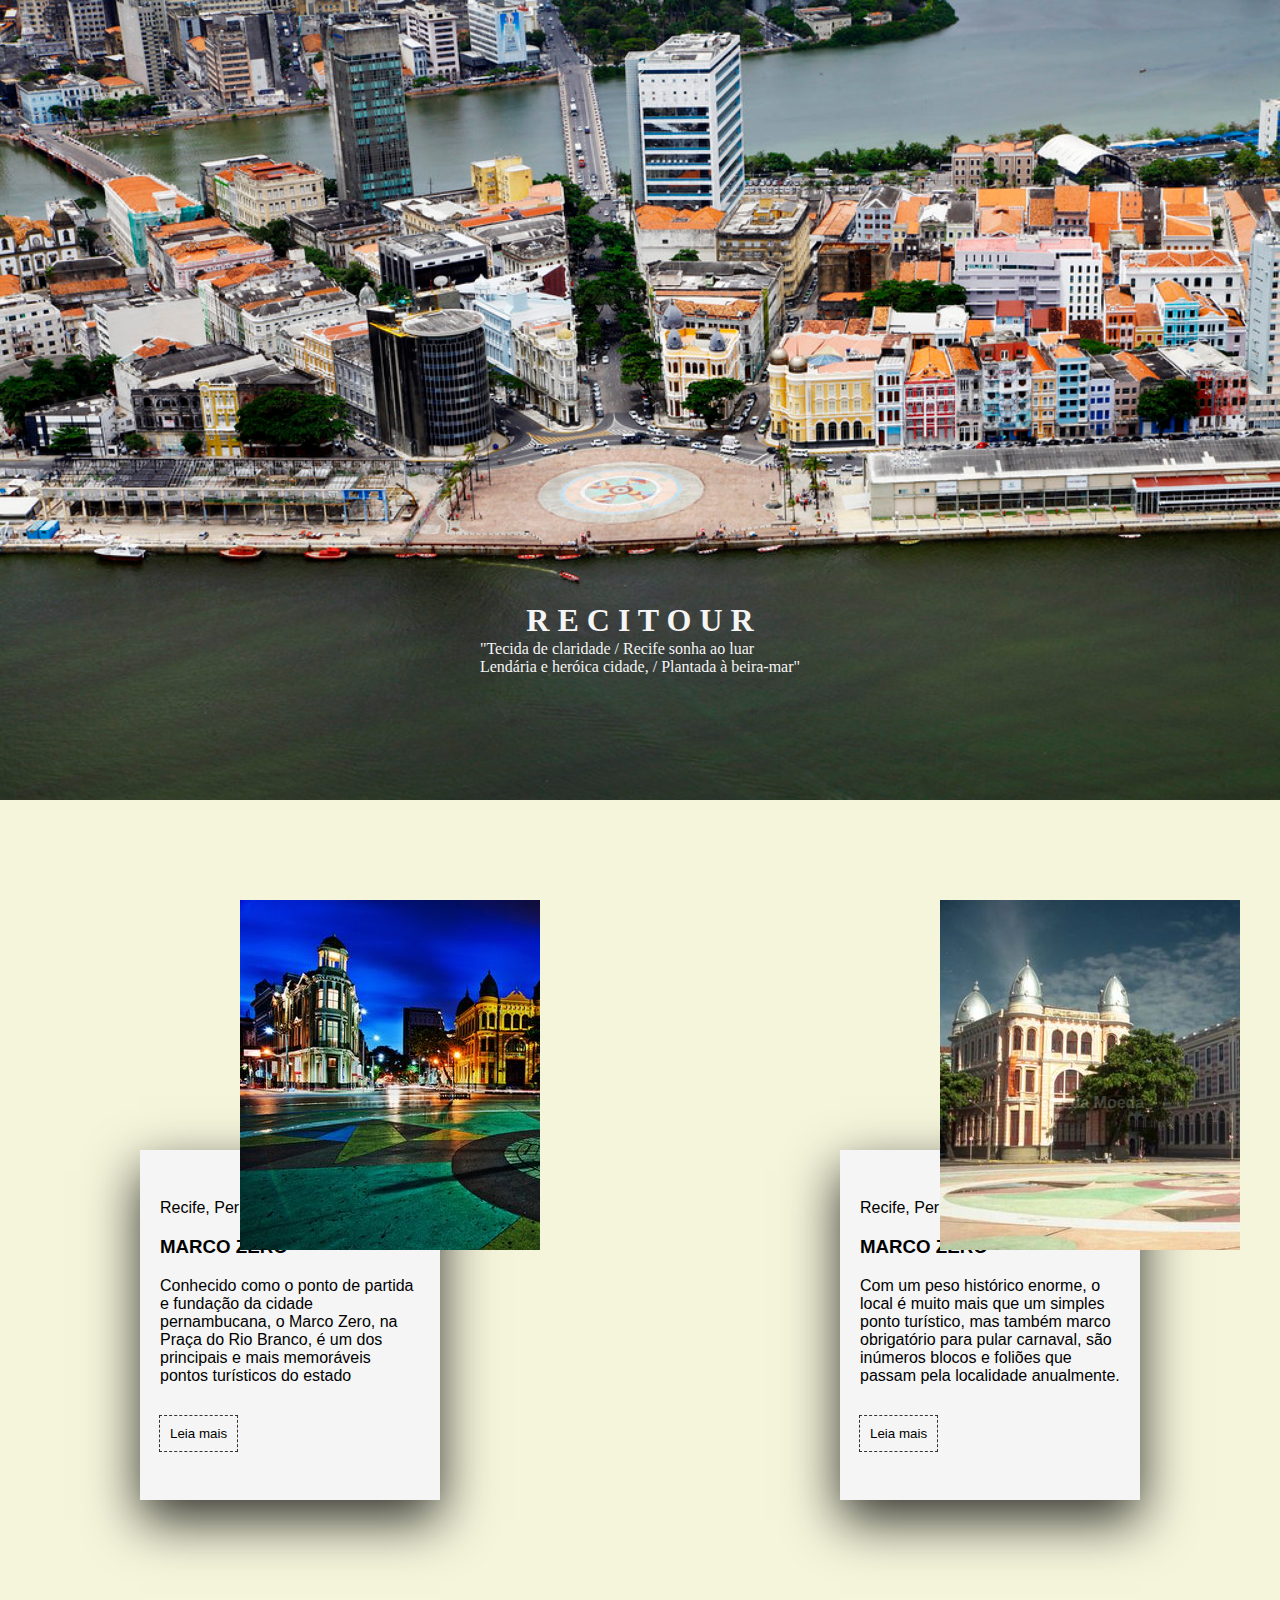
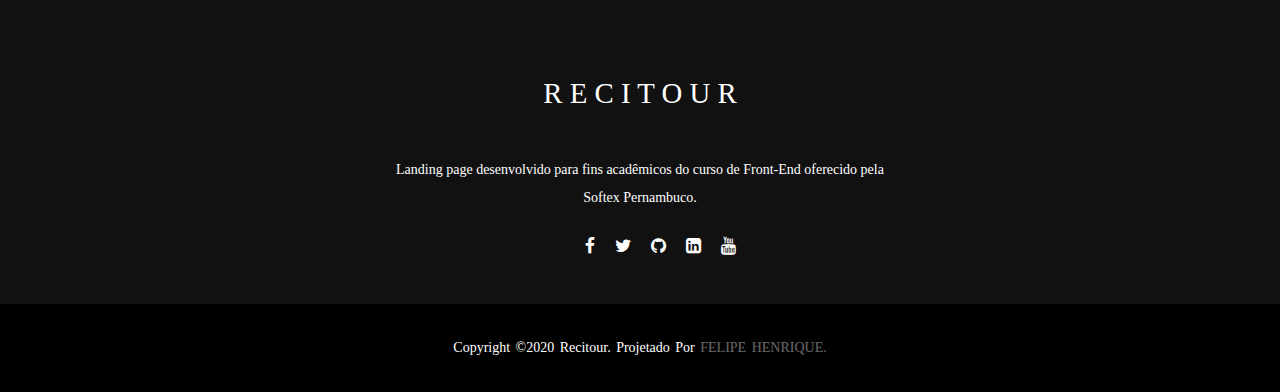
==== M2E2/RECITOUR-MARCO-ZERO/index.html @ 153bae77 "Add files via upload" ====
<!DOCTYPE html>
<html lang="en">
    <head>
        <title>RECITOUR</title>
        <meta charset="UTF-8">
        <meta name="viewport" content="width=device-width, initial-scale=1">
        <link href="assets/css/style.css" rel="stylesheet">
        <link rel="stylesheet" href="https://cdnjs.cloudflare.com/ajax/libs/font-awesome/4.7.0/css/font-awesome.min.css"/>
    </head>

    <body>
        <header aria-label="Cabeçalho da página.">
            <div class="header-content">
                <h1 class="header-h1">R E C I T O U R</h1>
                <p class="header-p">
                    "Tecida de claridade / Recife sonha ao luar <br>
                    Lendária e heróica cidade, / Plantada à beira-mar" </p>
            </div>
        </header>
 
        <section class="card-section">
            <div class="container">
                <div class="card">
                    <div class="face face1a">
                        <div class="content">
                            <i class="fab fa-windows"></i>
                            <h3>Marco Zero</h3>
                        </div>
                    </div>
                    <div class="face face2">
                        <div class="content">
                            <span>Recife, Pernambuco.</span>
                            <h3>MARCO ZERO</h3>
                            <p>Conhecido como o ponto de partida e fundação da cidade pernambucana, o Marco Zero, na Praça do Rio Branco, é um dos principais e mais memoráveis pontos turísticos do estado</p>
                            <a href="#" type="button">Leia mais</a>
                        </div>
                    </div>
                </div>
    
                <div class="card">
                    <div class="face face1b">
                        <div class="content">
                            <i class="fab fa-android"></i>
                            <h3>Rua da Moeda</h3>
                        </div>
                    </div>
                    <div class="face face2">
                        <div class="content">
                            <span>Recife, Pernambuco.</span>
                            <h3>MARCO ZERO</h3>
                            <p>Com um peso histórico enorme, o local é muito mais que um simples ponto turístico, mas também marco obrigatório para pular carnaval, são inúmeros blocos e foliões que passam pela localidade anualmente.</p>
                            <a href="#" type="button">Leia mais</a>
                        </div>
                    </div>
                </div>
    
            </div>
        </section>

        <footer>
            <div class="footer-content">
                <h3>R E C I T O U R</h3>
                <p>Landing page desenvolvido para fins acadêmicos do curso de Front-End oferecido pela Softex Pernambuco.</p>
                <ul class="socials">
                    <li><a href="#"><i class="fa fa-facebook"></i></a></li>
                    <li><a href="#"><i class="fa fa-twitter"></i></a></li>
                    <li><a href="#"><i class="fa fa-github"></i></a></li>
                    <li><a href="#"><i class="fa fa-linkedin-square"></i></a></li>
                    <li><a href="#"><i class="fa fa-youtube"></i></a></li>
                </ul>
                <div class="footer-bottom">
                    <p>copyright &copy;2020 recitour. projetado por <span>felipe henrique.</span></p>
                </div>
            </div>
            </footer>

    </body>
</html>
---- M2E2/RECITOUR-MARCO-ZERO/assets/css/style.css ----
body {
    margin: 0;
    padding: 0;
    min-height: 100vh;
    background: beige;
    box-sizing: border-box;
}

/* HEADER */

.header-content {
    content: "";
    position: relative;
    background-image: url(../image/recant-header.jpg);
    width: 100%;
    height: 40%;
    background-repeat: no-repeat;
    background-size: cover;
    min-height: 800px;
    display: flex;
    flex-direction: column;
    align-items: center;
}

.header-h1 {
    justify-content: center;
    align-items: center;
    color: whitesmoke;
    position: absolute;
    margin-top: 47%;
}

.header-p {
    justify-content: center;
    align-items: center;
    color: whitesmoke;
    margin-top: 50%;
}


/* CARDS */
.card-section {
    display: flex;
    justify-content: center;
    align-items: center;
    font-family: arial;
    margin-top: 100px;
}

.container{
    width: 1000px;
    position: relative;
    display: flex;
    justify-content: space-between;
    flex-wrap: wrap;
}

.container .card {
    position: relative;
}

.container .card .face {
    width: 300px;
    height: 350px;
    transition: 4s;
}

.container .card .face.face1a{
    position: relative;
    background: #333;
    background-image: url("../image/marco-dois.jpg");
    display: flex;
    justify-content: center;
    align-content: center;
    align-items: center;
    z-index: 1;
    transform: translateX(100px);
}

.container .card:hover .face.face1a {
    transform: translateY(0);
    box-shadow:
        inset 0 0 60px whitesmoke,
        inset 20px 0 80px #f0f,
        inset -20px 0 80px #0ff,
        inset 20px 0 300px #f0f,
        inset -20px 0 300px #0ff,
        0 0 50px #fff,
        -10px 0 80px #f0f,
        10px 0 80px #0ff;
}

.container .card .face.face1a .content {
    opacity: .2;
    transition: 0.5s;
    text-align: center;
}

.container .card:hover .face.face1a .content{
    opacity: 1;
}

.container .card .face.face1a .content i{
    font-size: 3em;
    color: white;
    display: inline-block;
}

.container .card .face.face1a .content h3 {
    font-size: 1em;
    color: white;
    text-align: center;
}

.container .card .face.face1a .content a{
    transition: .5s;
}

.container .card .face.face1b{
    position: relative;
    background: #333;
    background-image: url("../image/marco-tres.jpg");
    display: flex;
    justify-content: center;
    align-content: center;
    align-items: center;
    z-index: 1;
    transform: translateX(100px);
}

.container .card:hover .face.face1b {
    transform: translateY(0);
    box-shadow:
        inset 0 0 60px whitesmoke,
        inset 20px 0 80px #f0f,
        inset -20px 0 80px #0ff,
        inset 20px 0 300px #f0f,
        inset -20px 0 300px #0ff,
        0 0 50px #fff,
        -10px 0 80px #f0f,
        10px 0 80px #0ff;
}

.container .card .face.face1b .content {
    opacity: .2;
    transition: 0.5s;
    text-align: center;
}

.container .card:hover .face.face1b .content{
    opacity: 1;
}

.container .card .face.face1b .content i{
    font-size: 3em;
    color: white;
    display: inline-block;
}

.container .card .face.face1b .content h3 {
    font-size: 1em;
    color: white;
    text-align: center;
}

.container .card .face.face1b .content a{
    transition: .5s;
}

.container .card .face.face2 {
    position: relative;
    background: whitesmoke;
    display: flex;
    align-items: center;
    justify-content: center;
    padding: 20px;
    box-sizing: border-box;
    box-shadow: 0 20px 50px rgba(0,0,0,.8);
    transform: translateY(-100px);
}

.container .card:hover .face.face2{
    transform: translateY(0);
}

.container .card.face.face2 .content p, a{
    font-size: 10pt;
    margin: 0;
    padding: 0;
    color: #333;
}

.container .card .face.face2 .content a{
    text-decoration: none;
    color: black;
    box-sizing: border-box;
    outline: 1px dashed #333;
    padding: 10px;
    margin: 15px 0 0;
    display: inline-block;
}

.container .card .face.face2 .content a:hover {
    background: #333;
    color: whitesmoke;
    box-shadow: inset 0px 0px 10px
    rgba(0,0,0,0.5);
}

/* FOOTER */

footer {
    background: #111;
    height: auto;
    width: 100vw;
    font-family: "Open Sans";
    padding-top: 40px;
    color: #fff;
}

.footer-content {
    display: flex;
    align-items: center;
    justify-content: center;
    flex-direction: column;
    text-align: center;
}

.footer-content h3 {
    font-size: 1.8rem;
    font-weight: 400;
    text-transform: capitalize;
    line-height: 3rem;
}

.footer-content p {
    max-width: 500px;
    margin: 10px auto;
    line-height: 28px;
    font-size: 14px;
}
.socials{
    list-style: none;
    display: flex;
    align-items: center;
    justify-content: center;
    margin: 1rem 0 3rem 0;
}

.socials li{
    margin: 0 10px;
}
.socials a{
    text-decoration: none;
    color: #fff;
}

.socials a i{
    font-size: 1.1rem;
    transition: color .4s ease;
}

.socials a:hover i{
    color: aqua;
}

.footer-bottom{
    background: #000;
    width: 100vw;
    padding: 20px 0;
    text-align: center;
}

.footer-bottom p{
    font-size: 14px;
    word-spacing: 2px;
    text-transform: capitalize;
}

.footer-bottom span{
    text-transform: uppercase;
    opacity: .4;
    font-weight: 200;
}
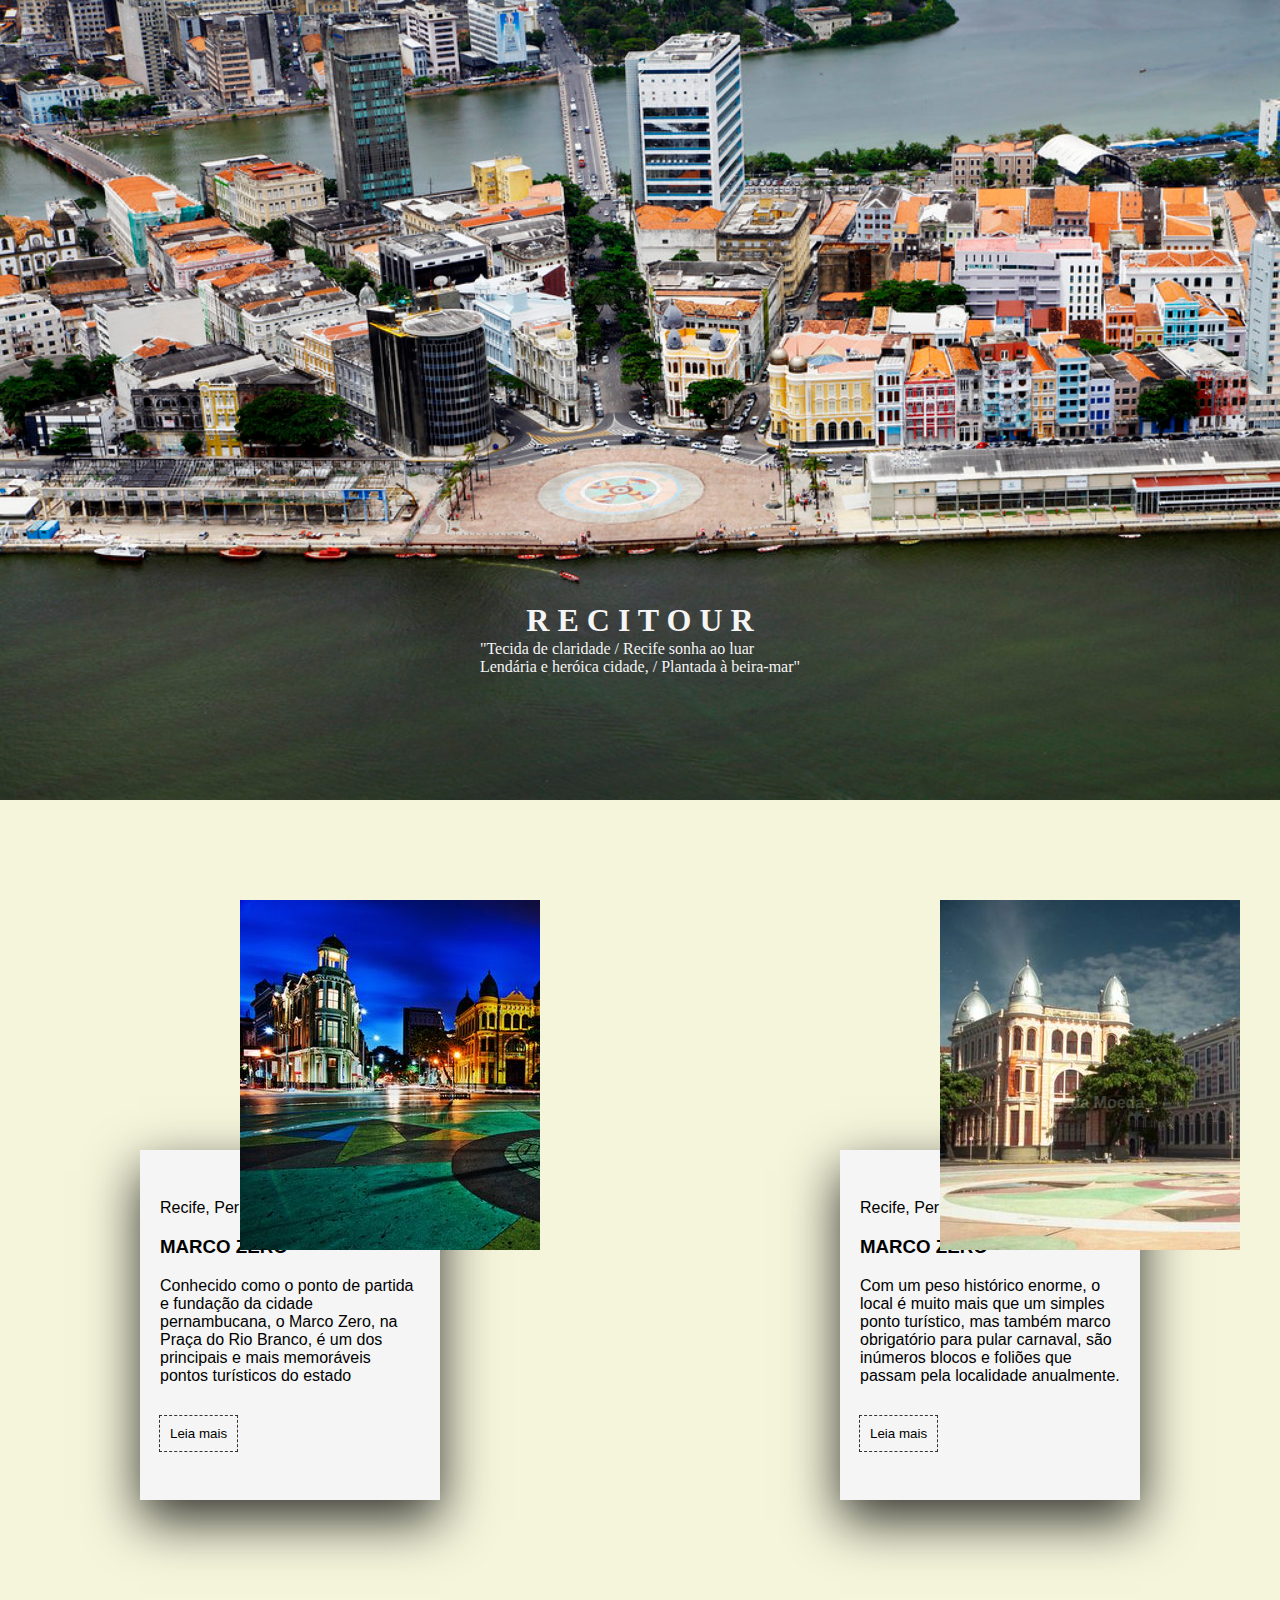
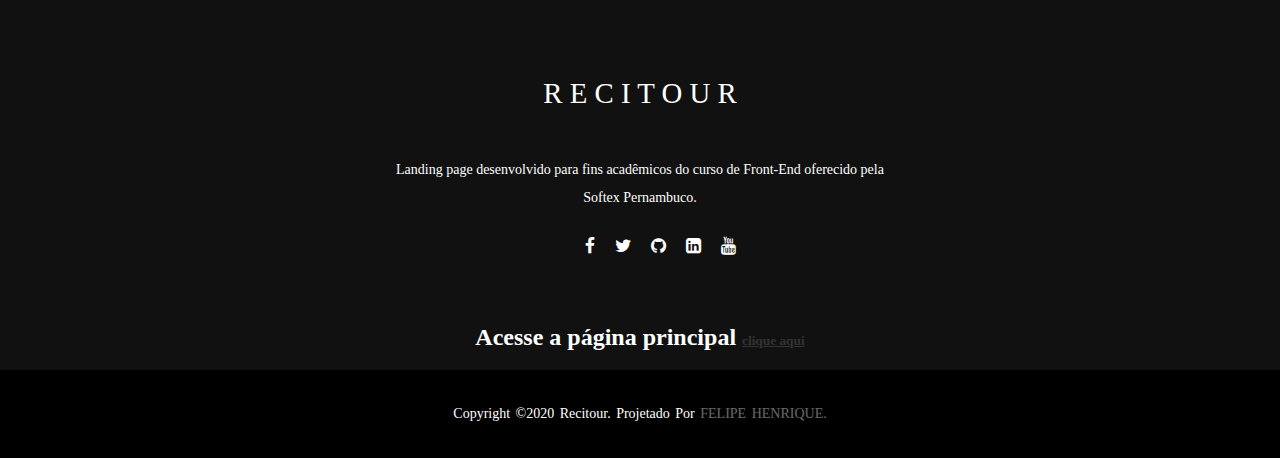
==== commit 8719ef80: "Add files via upload" ====
--- a/M2E2/RECITOUR-MARCO-ZERO/index.html
+++ b/M2E2/RECITOUR-MARCO-ZERO/index.html
@@ -55,6 +55,8 @@
                 </div>
     
             </div>
+
+
         </section>
 
         <footer>
@@ -68,6 +70,9 @@
                     <li><a href="#"><i class="fa fa-linkedin-square"></i></a></li>
                     <li><a href="#"><i class="fa fa-youtube"></i></a></li>
                 </ul>
+                
+
+            <h2>Acesse a página principal <a href="file:///C:/Users/arthu/Documents/M2E2/RECITOUR-MARCO-ZERO/index-recitour.html">clique aqui</a></h2>
                 <div class="footer-bottom">
                     <p>copyright &copy;2020 recitour. projetado por <span>felipe henrique.</span></p>
                 </div>
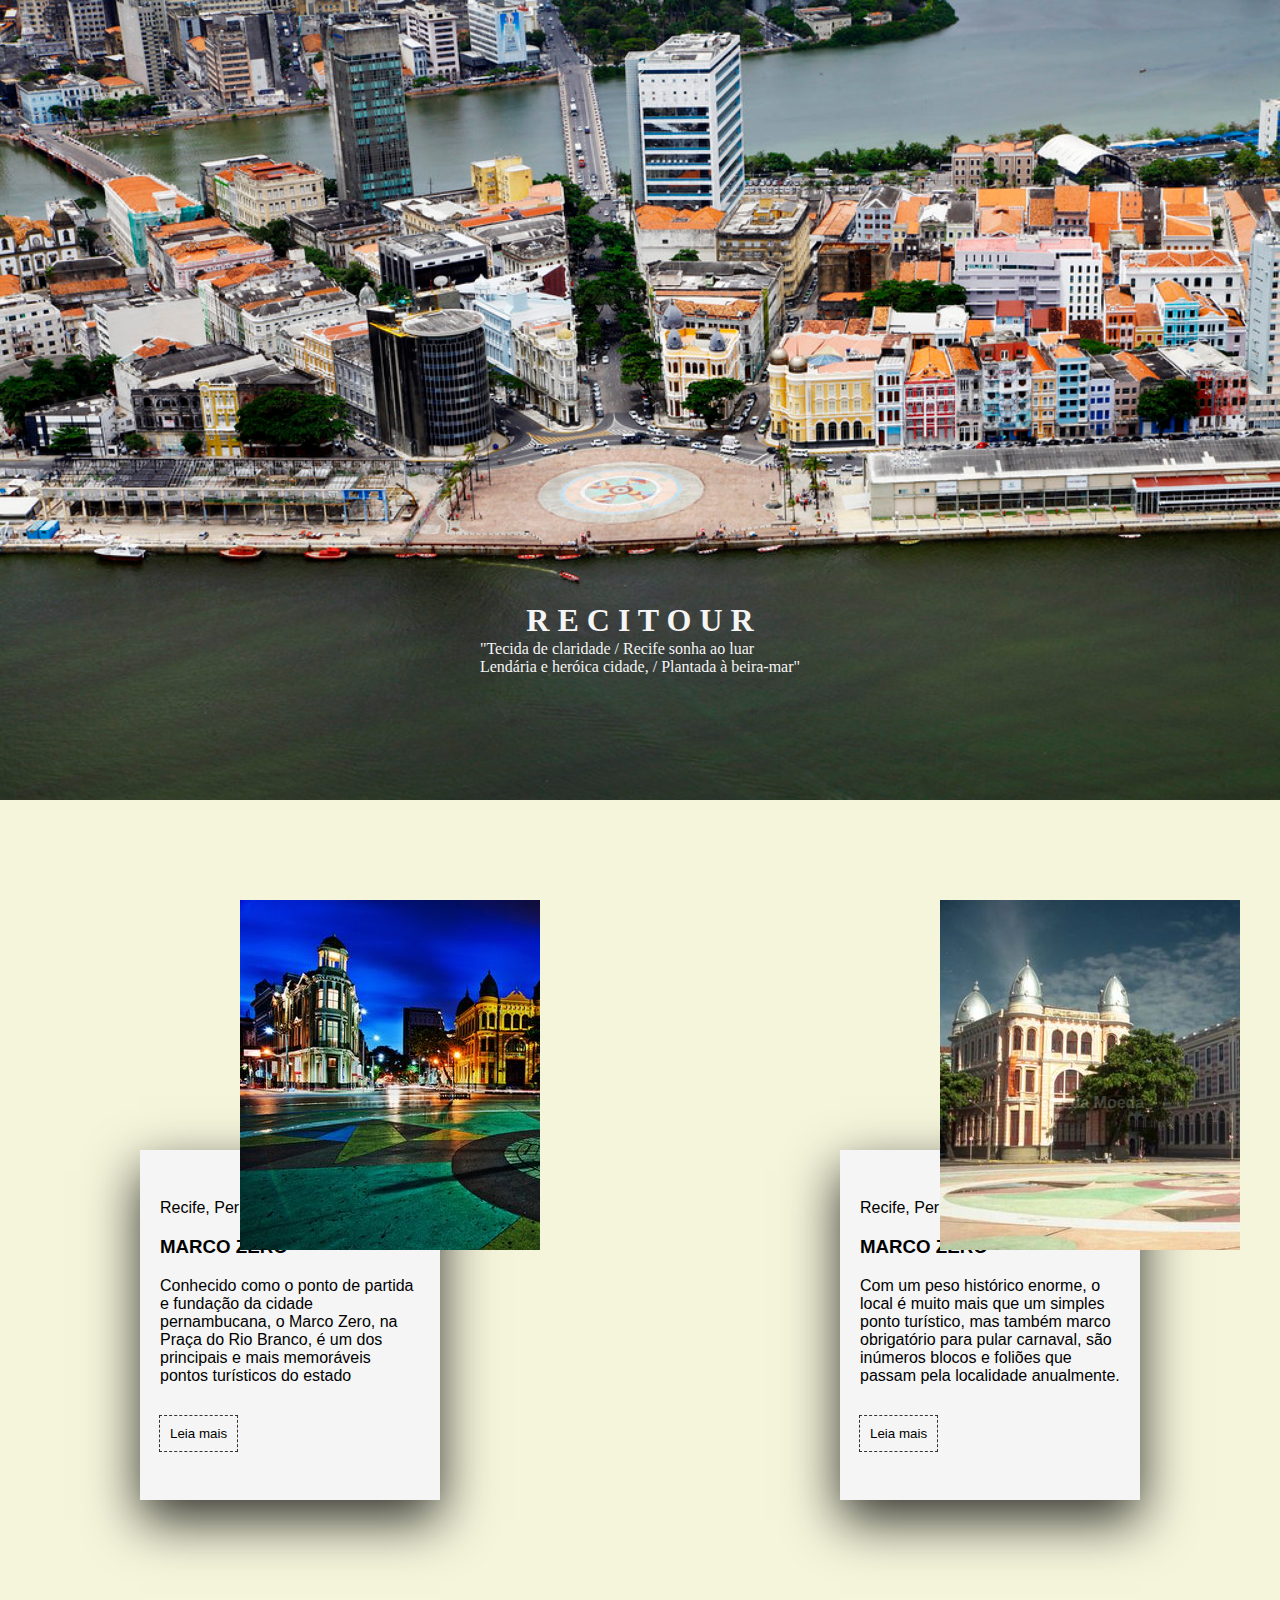
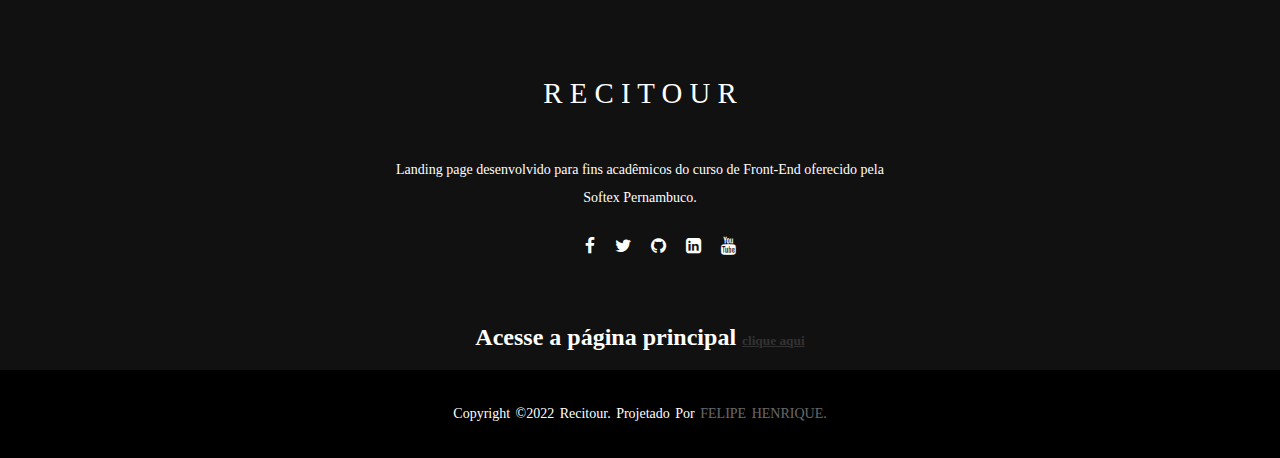
==== commit d56422a7: "Update index.html" ====
--- a/M2E2/RECITOUR-MARCO-ZERO/index.html
+++ b/M2E2/RECITOUR-MARCO-ZERO/index.html
@@ -74,10 +74,10 @@
 
             <h2>Acesse a página principal <a href="file:///C:/Users/arthu/Documents/M2E2/RECITOUR-MARCO-ZERO/index-recitour.html">clique aqui</a></h2>
                 <div class="footer-bottom">
-                    <p>copyright &copy;2020 recitour. projetado por <span>felipe henrique.</span></p>
+                    <p>copyright &copy;2022 recitour. projetado por <span>felipe henrique.</span></p>
                 </div>
             </div>
             </footer>
 
     </body>
-</html>+</html>
